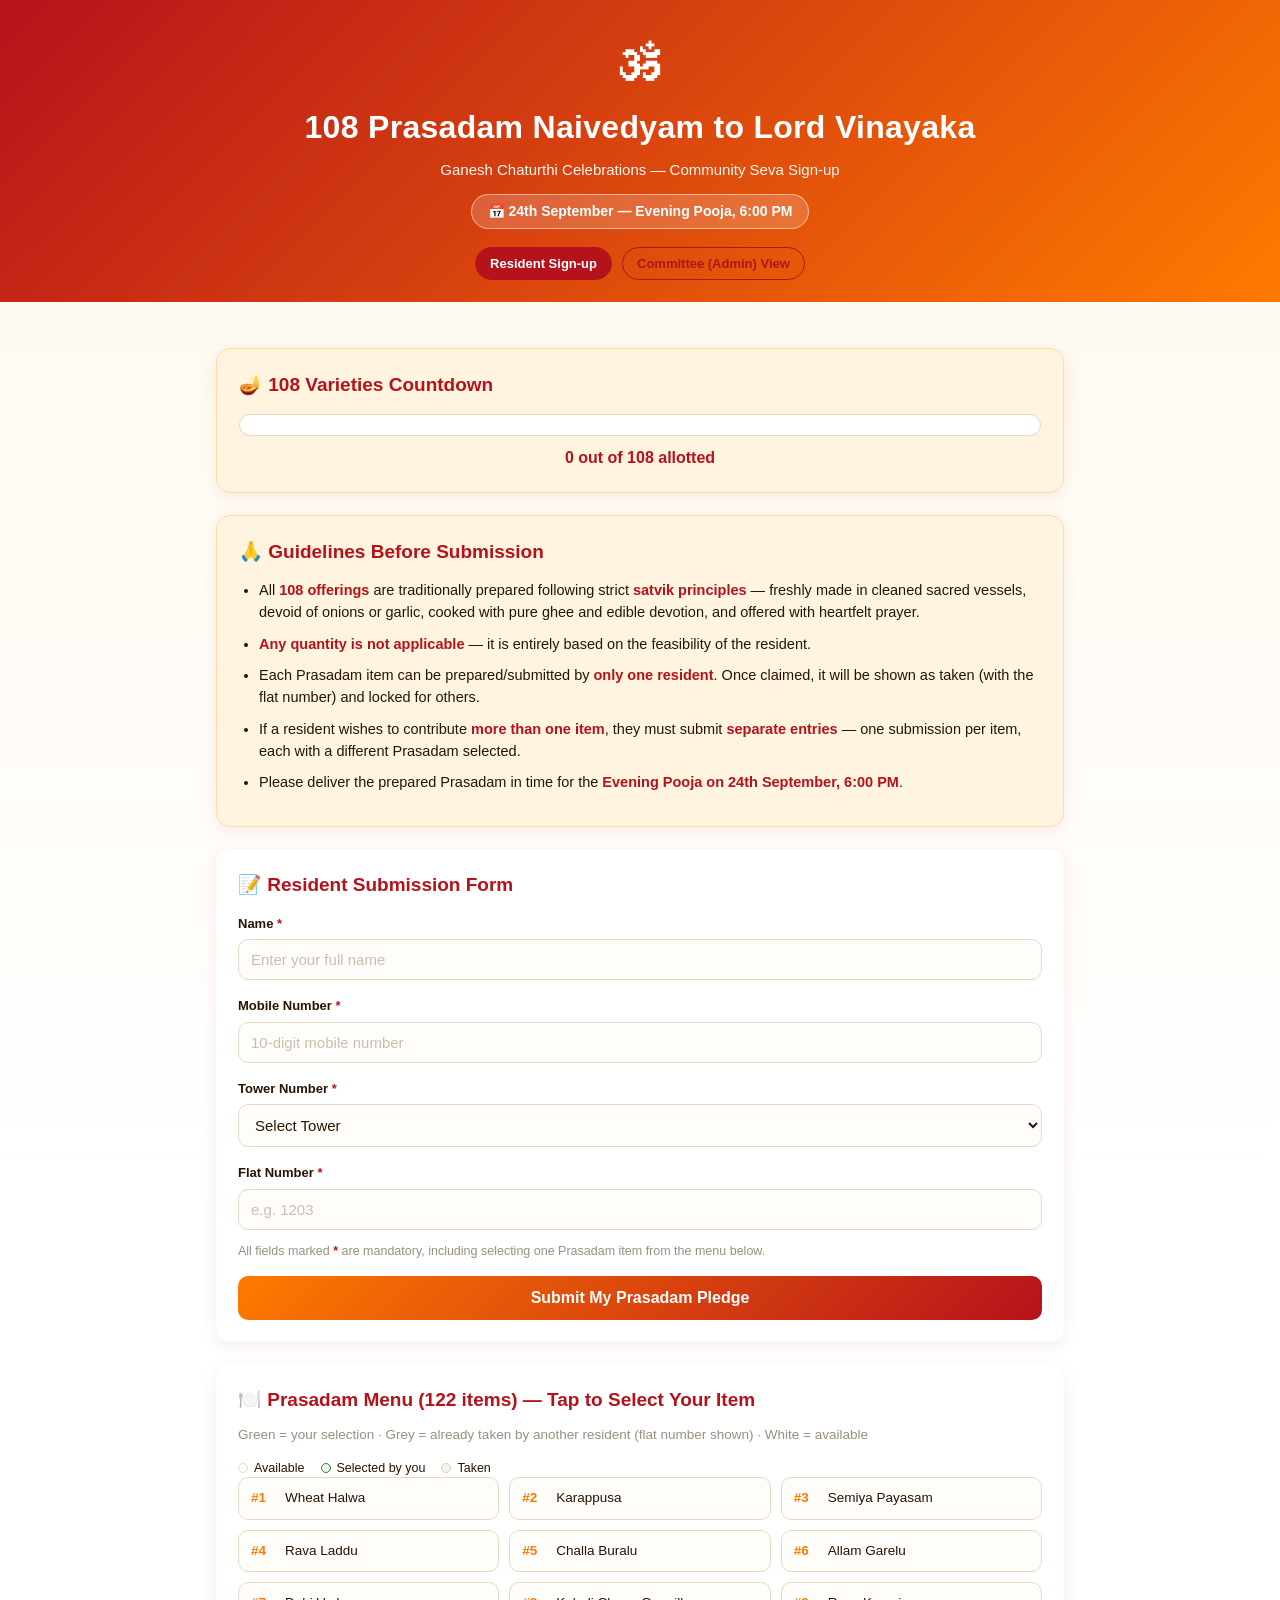
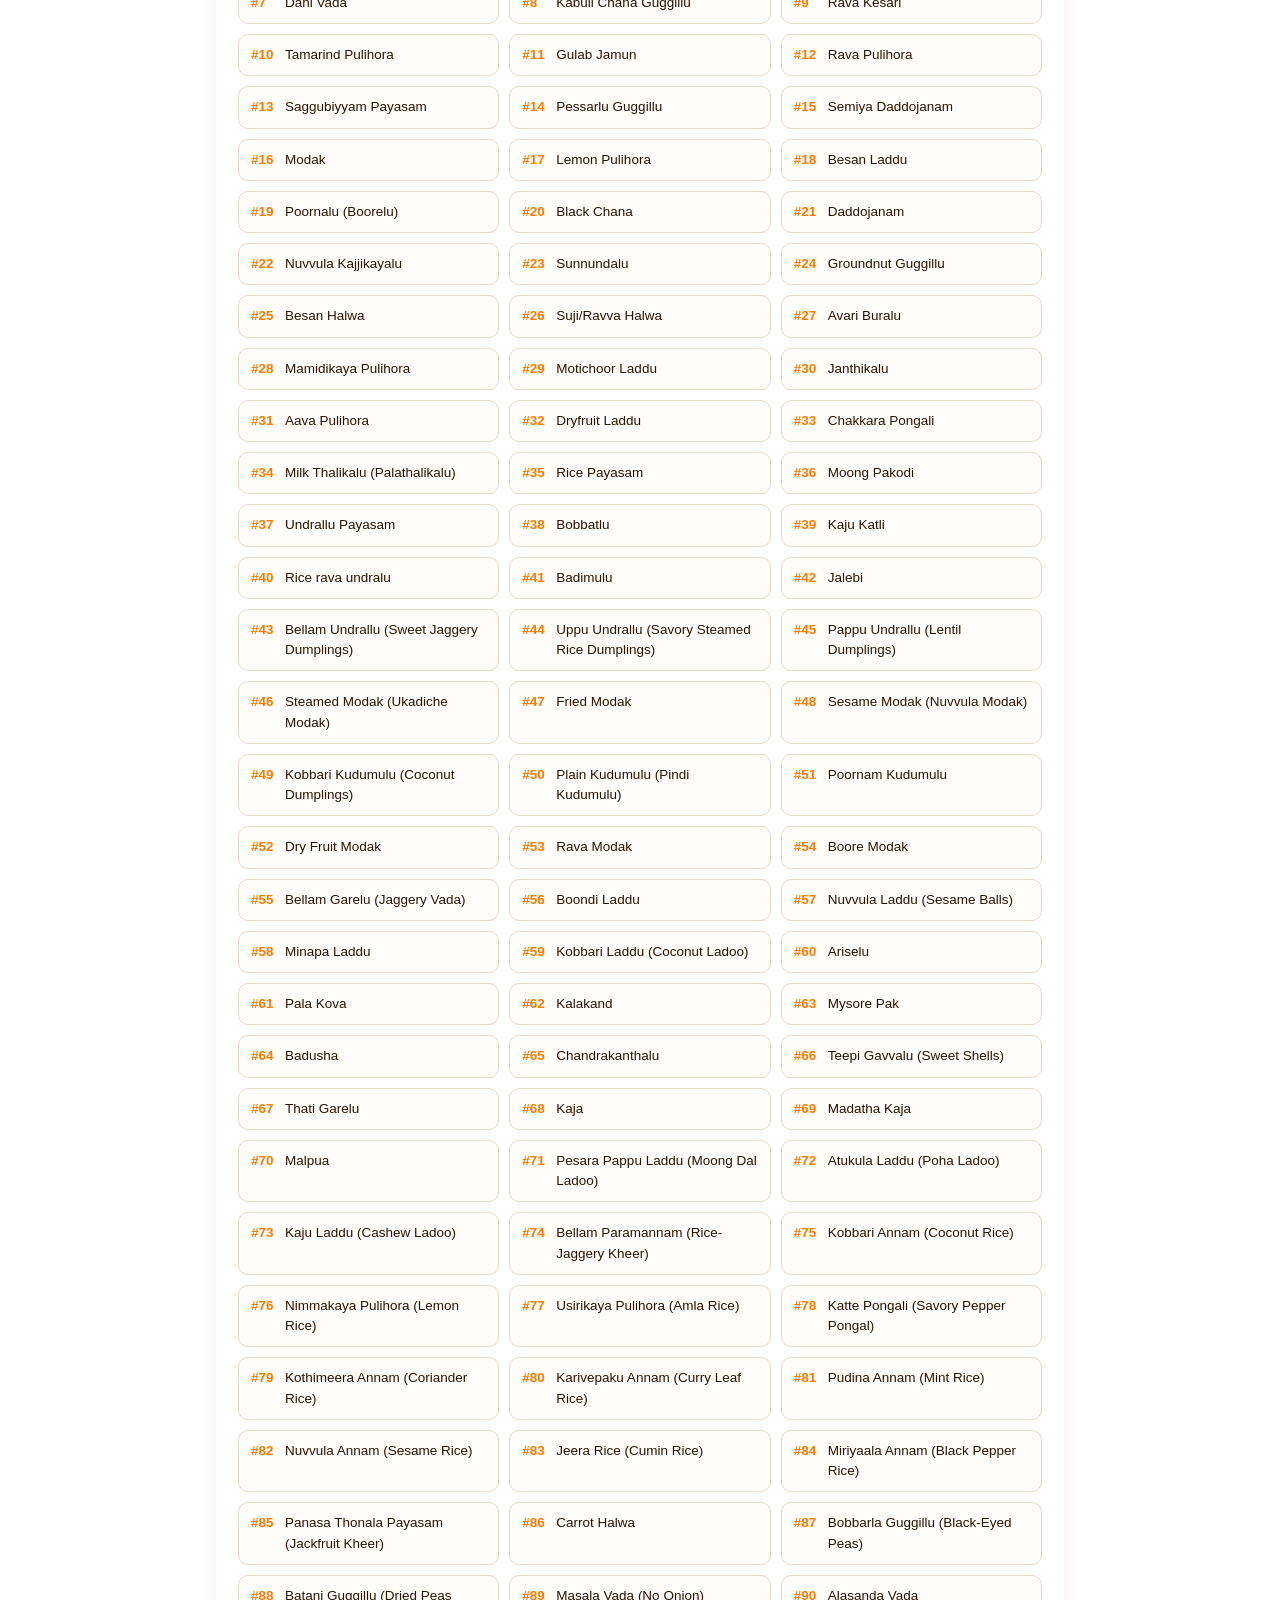
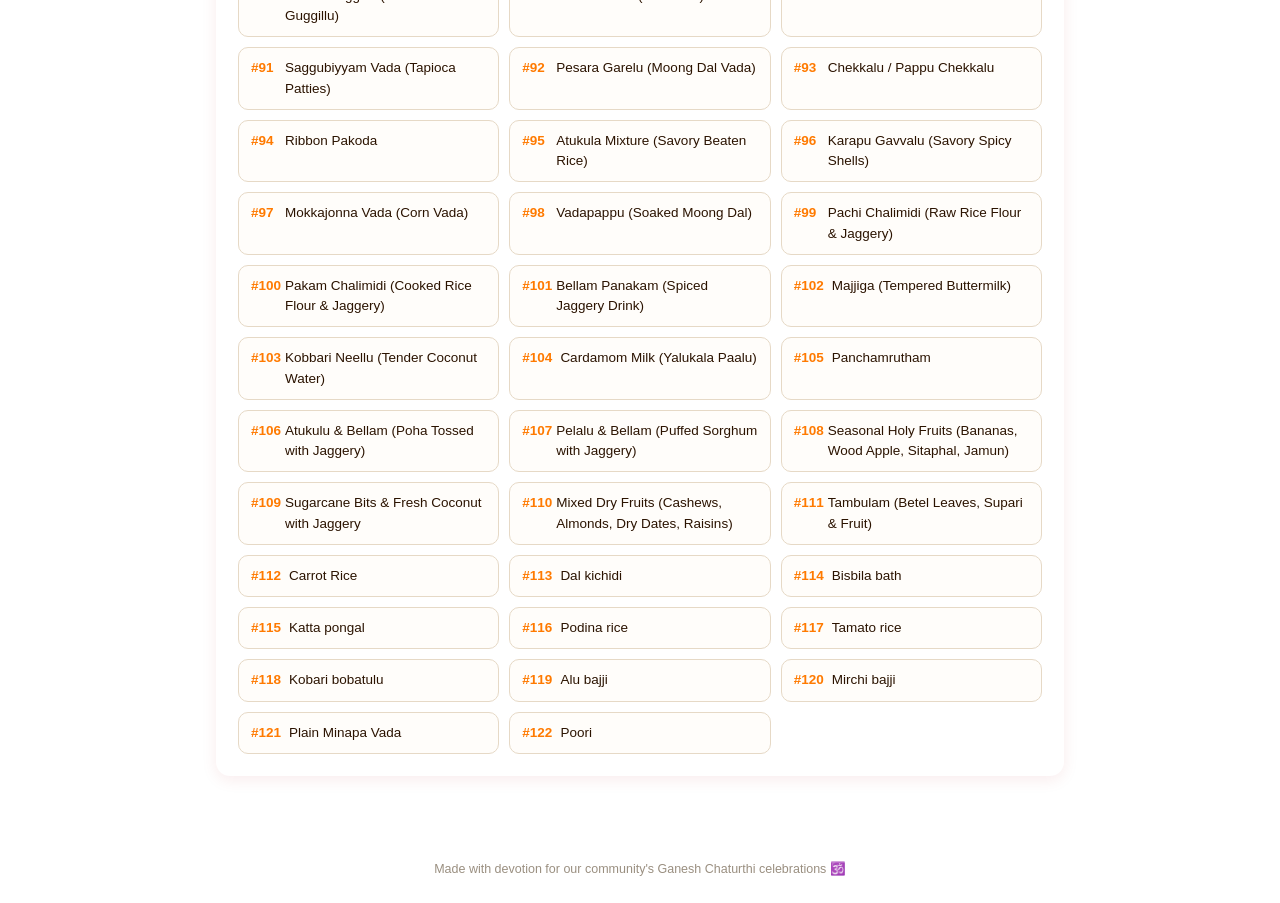
==== index.html @ 6ea73fd0 "Add files via upload" ====
<!DOCTYPE html>
<html lang="en">
<head>
<meta charset="UTF-8" />
<meta name="viewport" content="width=device-width, initial-scale=1.0" />
<title>108 Prasadam Naivedyam to Lord Vinayaka</title>
<link rel="stylesheet" href="assets/style.css" />
</head>
<body>

<div class="top-banner">
  <h1>108 Prasadam Naivedyam to Lord Vinayaka</h1>
  <p>Ganesh Chaturthi Celebrations &mdash; Community Seva Sign-up</p>
  <div class="event-date">📅 24th September &mdash; Evening Pooja, 6:00 PM</div>
  <div class="nav-links">
    <a href="index.html" class="active">Resident Sign-up</a>
    <a href="admin.html">Committee (Admin) View</a>
  </div>
</div>

<div class="container">

  <div class="card countdown-card">
    <h2>🪔 108 Varieties Countdown</h2>
    <div class="countdown-bar-track">
      <div class="countdown-bar-fill" id="countdownBarFill"></div>
    </div>
    <div class="countdown-label" id="countdownCount">0 out of 108 allotted</div>
  </div>

  <div class="card guidelines">
    <h2>🙏 Guidelines Before Submission</h2>
    <ul>
      <li>All <span class="highlight">108 offerings</span> are traditionally prepared following strict <span class="highlight">satvik principles</span> — freshly made in cleaned sacred vessels, devoid of onions or garlic, cooked with pure ghee and edible devotion, and offered with heartfelt prayer.</li>
      <li><span class="highlight">Any quantity is not applicable</span> — it is entirely based on the feasibility of the resident.</li>
      <li>Each Prasadam item can be prepared/submitted by <span class="highlight">only one resident</span>. Once claimed, it will be shown as taken (with the flat number) and locked for others.</li>
      <li>If a resident wishes to contribute <span class="highlight">more than one item</span>, they must submit <span class="highlight">separate entries</span> — one submission per item, each with a different Prasadam selected.</li>
      <li>Please deliver the prepared Prasadam in time for the <span class="highlight">Evening Pooja on 24th September, 6:00 PM</span>.</li>
    </ul>
  </div>

  <div class="card">
    <h2>📝 Resident Submission Form</h2>
    <div id="selectedBanner" class="selected-item-banner"></div>
    <form id="submissionForm">
      <div class="field">
        <label for="name">Name <span class="required-star">*</span></label>
        <input type="text" id="name" name="name" placeholder="Enter your full name" required />
      </div>
      <div class="field">
        <label for="mobile">Mobile Number <span class="required-star">*</span></label>
        <input type="tel" id="mobile" name="mobile" placeholder="10-digit mobile number" maxlength="10" required />
      </div>
      <div class="field">
        <label for="tower">Tower Number <span class="required-star">*</span></label>
        <select id="tower" name="tower" required>
          <option value="" disabled selected>Select Tower</option>
          <option value="T1">T1</option>
          <option value="T2">T2</option>
          <option value="T3">T3</option>
          <option value="T4">T4</option>
          <option value="T5">T5</option>
        </select>
      </div>
      <div class="field">
        <label for="flat">Flat Number <span class="required-star">*</span></label>
        <input type="text" id="flat" name="flat" placeholder="e.g. 1203" required />
      </div>
      <p class="required-note">All fields marked <span class="required-star">*</span> are mandatory, including selecting one Prasadam item from the menu below.</p>
      <button type="submit" class="submit-btn" id="submitBtn">Submit My Prasadam Pledge</button>
      <div id="statusMsg" class="status-msg"></div>
    </form>
  </div>

  <div class="card">
    <h2>🍽️ Prasadam Menu (122 items) &mdash; Tap to Select Your Item</h2>
    <p style="font-size:13.5px;color:var(--muted);margin-top:-4px;">
      Green = your selection · Grey = already taken by another resident (flat number shown) · White = available
    </p>
    <div class="legend">
      <span><span class="dot available"></span>Available</span>
      <span><span class="dot selected"></span>Selected by you</span>
      <span><span class="dot taken"></span>Taken</span>
    </div>
    <div id="menuContainer"></div>
  </div>

</div>

<footer>Made with devotion for our community's Ganesh Chaturthi celebrations 🕉️</footer>

<script src="assets/prasadam-data.js"></script>
<script src="assets/config.js"></script>
<script src="assets/app.js"></script>
</body>
</html>
---- assets/style.css ----
:root {
  --saffron: #ff7a00;
  --deep-red: #b5121b;
  --gold: #d4a017;
  --cream: #fff8ec;
  --ink: #2b1300;
  --muted: #9a8f80;
  --green: #2e7d32;
  --card: #ffffff;
  --radius: 14px;
  --shadow: 0 4px 16px rgba(181, 18, 27, 0.08);
}

* { box-sizing: border-box; }

body {
  margin: 0;
  font-family: "Segoe UI", "Helvetica Neue", Arial, sans-serif;
  background: linear-gradient(180deg, var(--cream) 0%, #fff 30%);
  color: var(--ink);
  line-height: 1.5;
}

.top-banner {
  background: linear-gradient(135deg, var(--deep-red), var(--saffron));
  color: #fff;
  text-align: center;
  padding: 28px 16px 22px;
  position: relative;
  overflow: hidden;
}
.top-banner::before {
  content: "🕉";
  font-size: 46px;
  display: block;
  margin-bottom: 6px;
}
.top-banner h1 {
  margin: 0;
  font-size: clamp(20px, 4vw, 32px);
  font-weight: 700;
  letter-spacing: 0.3px;
}
.top-banner p {
  margin: 8px 0 0;
  font-size: 15px;
  opacity: 0.95;
}
.top-banner .event-date {
  display: inline-block;
  margin-top: 12px;
  background: rgba(255,255,255,0.18);
  border: 1px solid rgba(255,255,255,0.5);
  padding: 6px 16px;
  border-radius: 999px;
  font-size: 14px;
  font-weight: 600;
}

.container {
  max-width: 880px;
  margin: 0 auto;
  padding: 24px 16px 60px;
}

.nav-links {
  display: flex;
  justify-content: center;
  gap: 10px;
  margin: 18px 0 0;
}
.nav-links a {
  text-decoration: none;
  color: var(--deep-red);
  font-weight: 600;
  font-size: 13px;
  border: 1px solid var(--deep-red);
  padding: 6px 14px;
  border-radius: 999px;
  transition: 0.2s;
}
.nav-links a:hover, .nav-links a.active {
  background: var(--deep-red);
  color: #fff;
}

.card {
  background: var(--card);
  border-radius: var(--radius);
  box-shadow: var(--shadow);
  padding: 22px;
  margin-top: 22px;
}

.card h2 {
  margin: 0 0 14px;
  font-size: 19px;
  color: var(--deep-red);
  display: flex;
  align-items: center;
  gap: 8px;
}

.guidelines {
  background: #fff4e0;
  border: 1px solid #ffdca0;
}
.guidelines ul {
  margin: 0;
  padding-left: 20px;
}
.guidelines li {
  margin-bottom: 10px;
  font-size: 14.5px;
}
.guidelines .highlight {
  color: var(--deep-red);
  font-weight: 700;
}

form .field {
  margin-bottom: 16px;
}
label {
  display: block;
  font-size: 13px;
  font-weight: 700;
  color: var(--ink);
  margin-bottom: 6px;
}
.required-star {
  color: var(--deep-red);
  font-weight: 800;
}
.required-note {
  font-size: 12.5px;
  color: var(--muted);
  margin: -4px 0 16px;
}
input[type="text"], input[type="tel"], select {
  width: 100%;
  padding: 11px 12px;
  border: 1.5px solid #e6d9c6;
  border-radius: 10px;
  font-size: 15px;
  color: var(--ink);
  background: #fffdfa;
  transition: border-color 0.15s;
}
input[type="text"]::placeholder, input[type="tel"]::placeholder {
  color: #c9bfae;
  font-weight: 400;
}
input:focus, select:focus {
  outline: none;
  border-color: var(--saffron);
}

.selected-item-banner {
  background: #eef7ee;
  border: 1.5px dashed var(--green);
  border-radius: 10px;
  padding: 10px 14px;
  font-size: 14px;
  color: var(--green);
  font-weight: 600;
  margin-bottom: 16px;
  display: none;
}
.selected-item-banner.show { display: block; }

.submit-btn {
  width: 100%;
  padding: 13px;
  background: linear-gradient(135deg, var(--saffron), var(--deep-red));
  color: #fff;
  border: none;
  border-radius: 10px;
  font-size: 16px;
  font-weight: 700;
  cursor: pointer;
  transition: transform 0.1s, opacity 0.2s;
}
.submit-btn:hover { opacity: 0.92; }
.submit-btn:active { transform: scale(0.99); }
.submit-btn:disabled { opacity: 0.5; cursor: not-allowed; }

.status-msg {
  margin-top: 12px;
  padding: 10px 14px;
  border-radius: 10px;
  font-size: 14px;
  font-weight: 600;
  display: none;
}
.status-msg.error { display: block; background: #fdecec; color: var(--deep-red); border: 1px solid #f5b8ba; }
.status-msg.success { display: block; background: #eaf7ea; color: var(--green); border: 1px solid #b9e3b9; }

.menu-category {
  margin-top: 18px;
}
.menu-category h3 {
  font-size: 14.5px;
  color: var(--gold);
  border-bottom: 2px solid #f3e3c4;
  padding-bottom: 6px;
  margin: 0 0 10px;
}
.menu-grid {
  display: grid;
  grid-template-columns: repeat(auto-fill, minmax(220px, 1fr));
  gap: 10px;
}

.countdown-card {
  background: #fff4e0;
  border: 1px solid #ffdca0;
  text-align: center;
}
.countdown-bar-track {
  width: 100%;
  height: 22px;
  background: #fff;
  border: 1.5px solid #e6d9c6;
  border-radius: 999px;
  overflow: hidden;
  margin-top: 4px;
}
.countdown-bar-fill {
  height: 100%;
  width: 0%;
  background: linear-gradient(135deg, var(--saffron), var(--deep-red));
  border-radius: 999px;
  transition: width 0.4s ease;
}
.countdown-label {
  margin-top: 10px;
  font-size: 16px;
  font-weight: 800;
  color: var(--deep-red);
}
.menu-item {
  border: 1.5px solid #e6d9c6;
  border-radius: 10px;
  padding: 10px 12px;
  font-size: 13.5px;
  display: flex;
  align-items: flex-start;
  gap: 8px;
  cursor: pointer;
  background: #fffdfa;
  transition: 0.15s;
}
.menu-item .num {
  font-weight: 700;
  color: var(--saffron);
  min-width: 26px;
}
.menu-item:hover {
  border-color: var(--saffron);
  background: #fff6ea;
}
.menu-item.selected {
  border-color: var(--green);
  background: #eef7ee;
}
.menu-item.selected .num { color: var(--green); }
.menu-item.taken {
  background: #f7f1ea;
  color: var(--muted);
  cursor: not-allowed;
}
.menu-item.taken .num { color: var(--muted); }
.menu-item .taken-flat {
  font-size: 11.5px;
  color: var(--deep-red);
  font-weight: 700;
  margin-left: auto;
  white-space: nowrap;
}

.legend {
  display: flex;
  gap: 16px;
  font-size: 12.5px;
  margin-top: 12px;
  flex-wrap: wrap;
}
.legend span {
  display: inline-flex;
  align-items: center;
  gap: 6px;
}
.legend .dot {
  width: 10px; height: 10px; border-radius: 50%;
}
.dot.available { background: #fffdfa; border: 1.5px solid #e6d9c6; }
.dot.taken { background: #f7f1ea; border: 1.5px solid #d8cdbe; }
.dot.selected { background: #eef7ee; border: 1.5px solid var(--green); }

footer {
  text-align: center;
  padding: 24px;
  font-size: 12.5px;
  color: var(--muted);
}

/* Admin page */
.admin-login {
  max-width: 380px;
  margin: 60px auto;
}
.admin-table-wrap {
  overflow-x: auto;
}
table.admin-table {
  width: 100%;
  border-collapse: collapse;
  font-size: 13.5px;
}
table.admin-table th, table.admin-table td {
  border: 1px solid #eee2cf;
  padding: 8px 10px;
  text-align: left;
}
table.admin-table th {
  background: #fff4e0;
  color: var(--deep-red);
}
table.admin-table tr:nth-child(even) { background: #fffaf1; }

.stat-row {
  display: flex;
  gap: 12px;
  flex-wrap: wrap;
  margin-bottom: 16px;
}
.stat-box {
  flex: 1;
  min-width: 130px;
  background: #fff4e0;
  border-radius: 10px;
  padding: 12px 16px;
  text-align: center;
}
.stat-box .num { font-size: 24px; font-weight: 800; color: var(--deep-red); }
.stat-box .label { font-size: 12px; color: var(--muted); }

.search-box {
  margin-bottom: 12px;
}

.refresh-btn {
  background: #fff;
  border: 1.5px solid var(--deep-red);
  color: var(--deep-red);
  padding: 8px 16px;
  border-radius: 8px;
  font-weight: 700;
  font-size: 13px;
  cursor: pointer;
  margin-bottom: 12px;
}
.refresh-btn:hover { background: #fff4e0; }
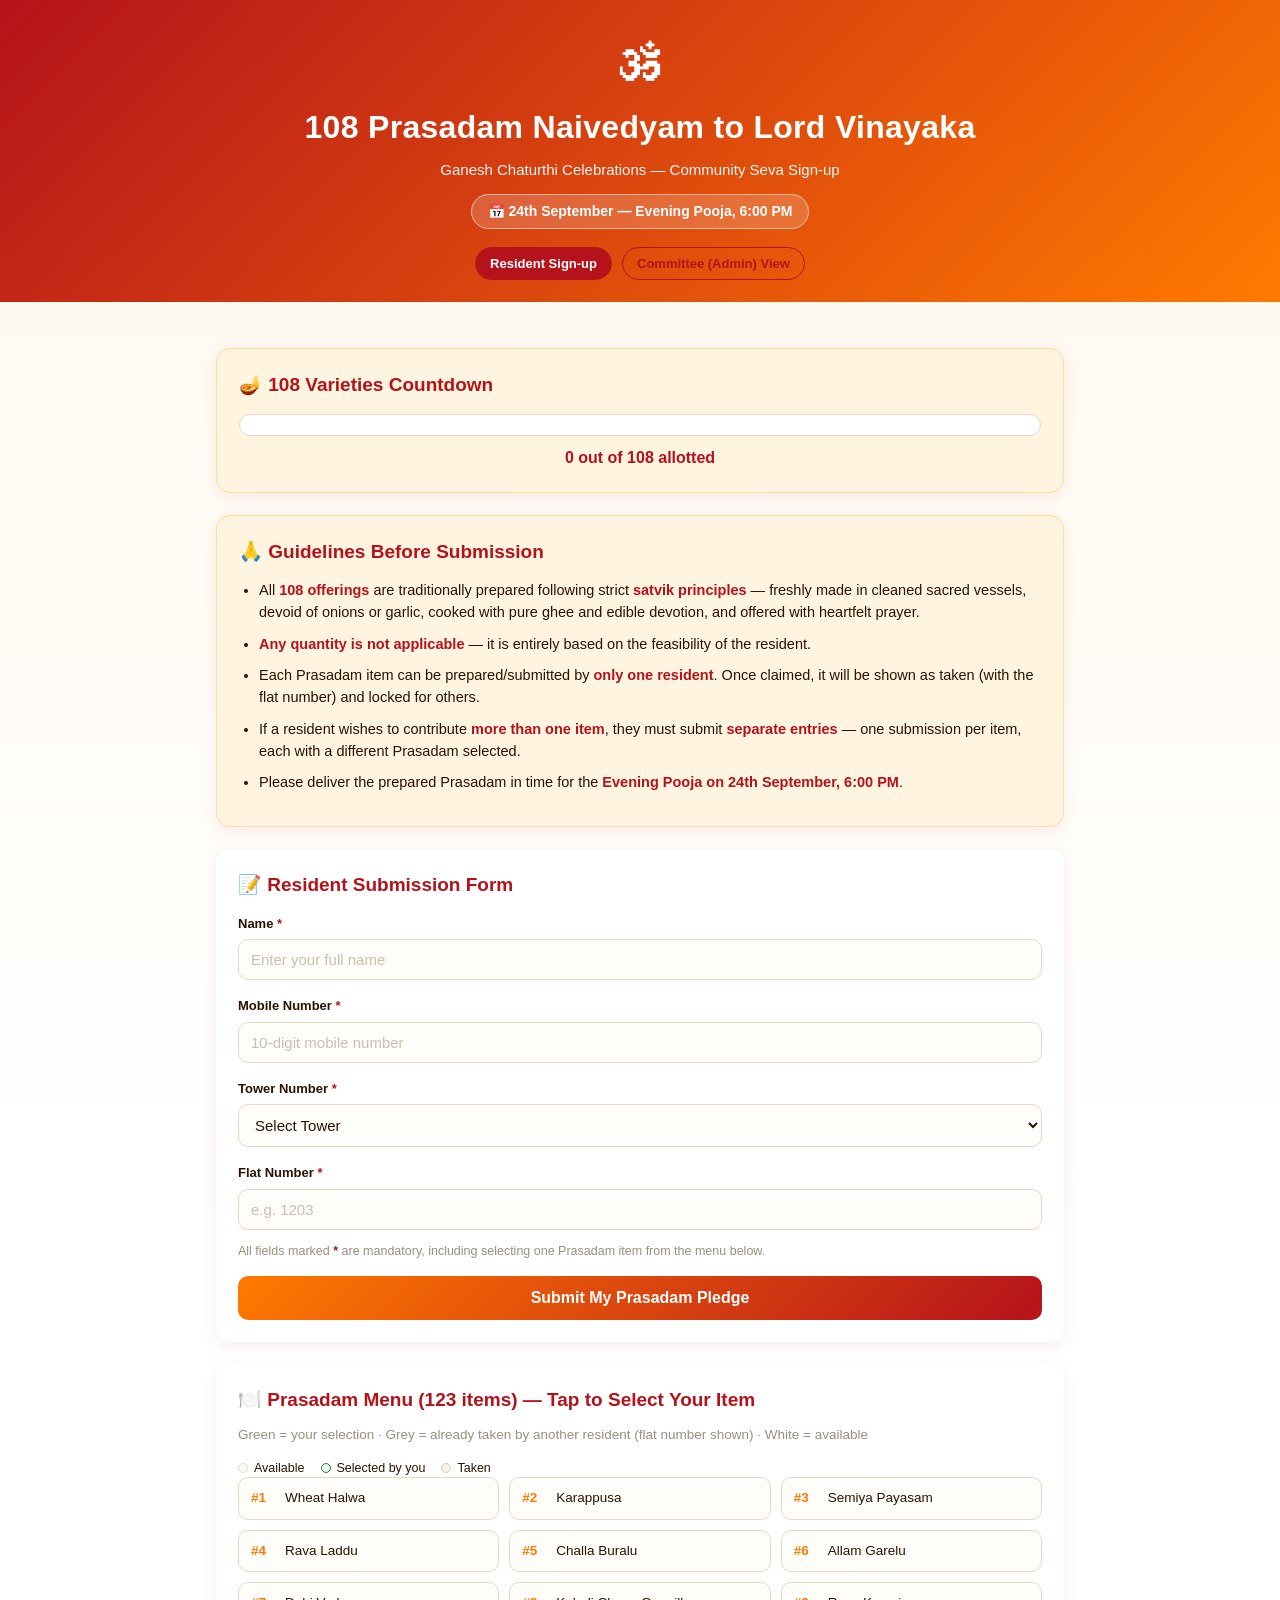
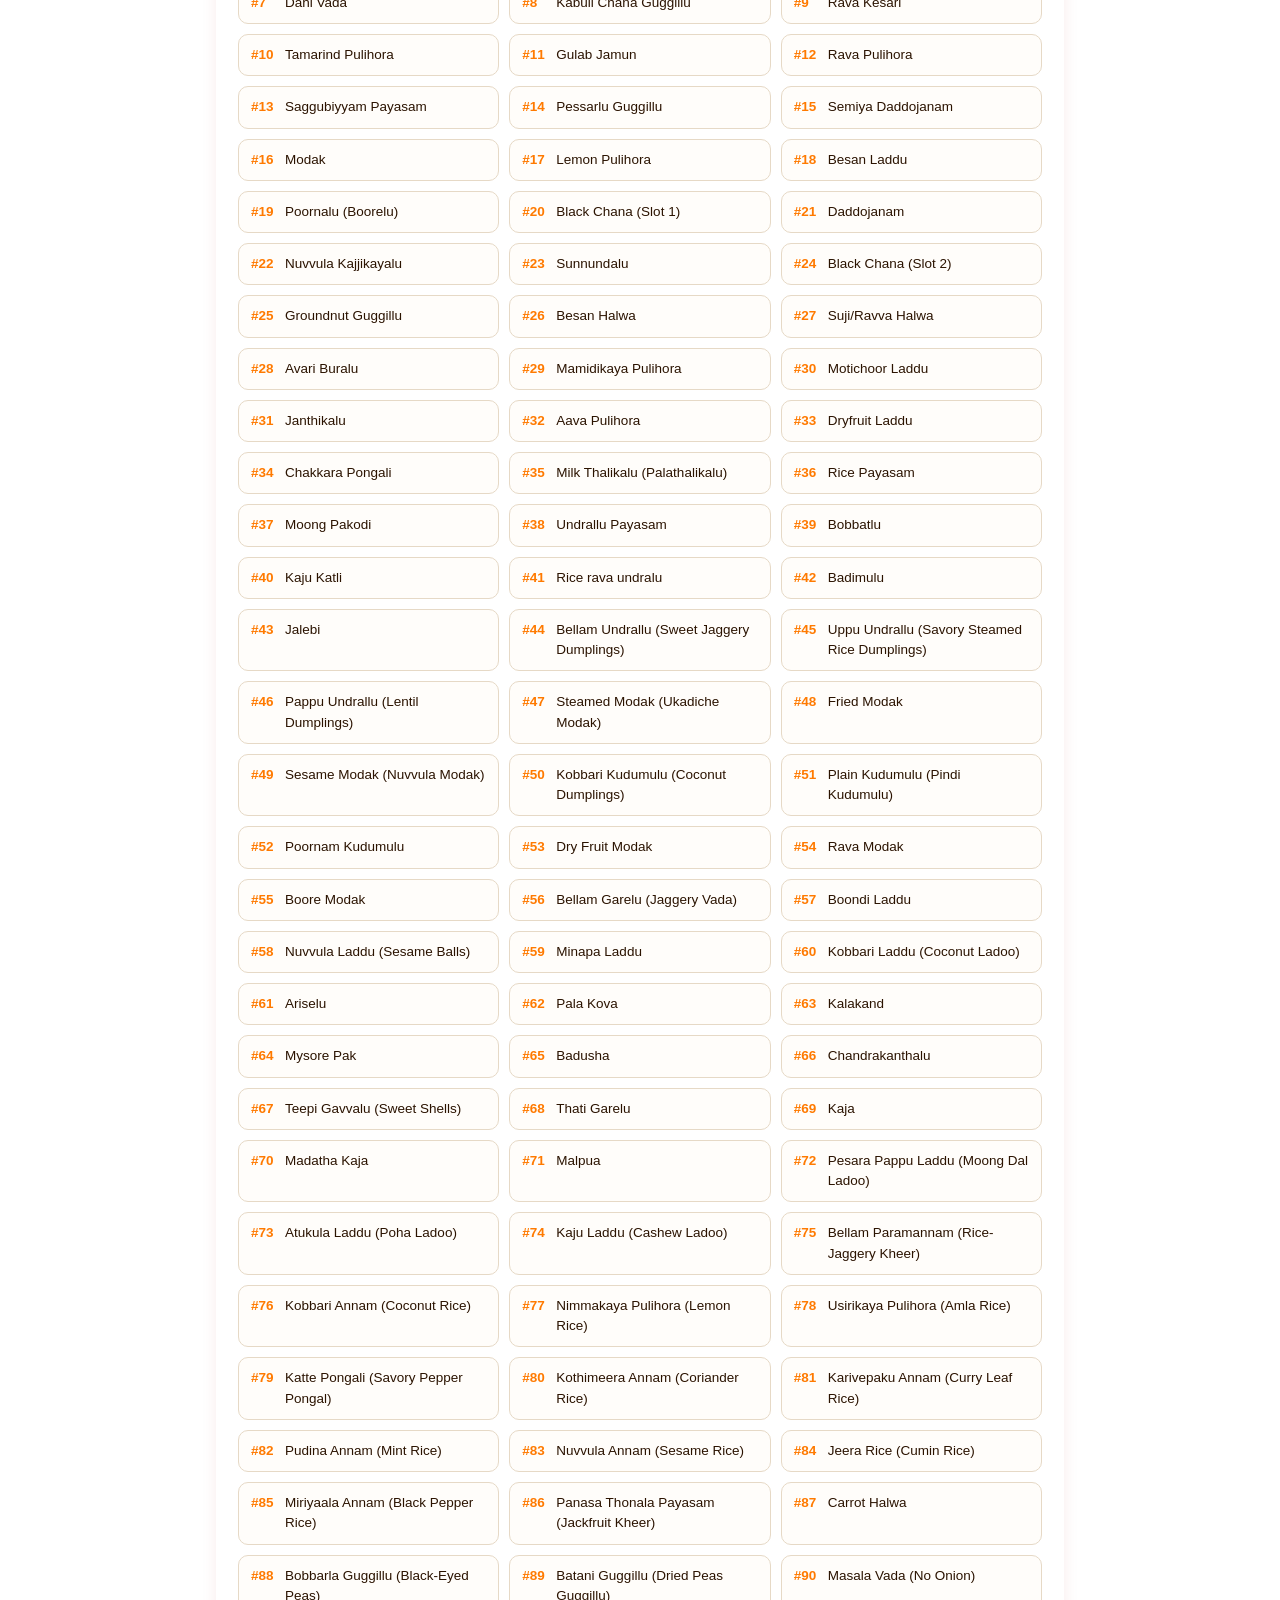
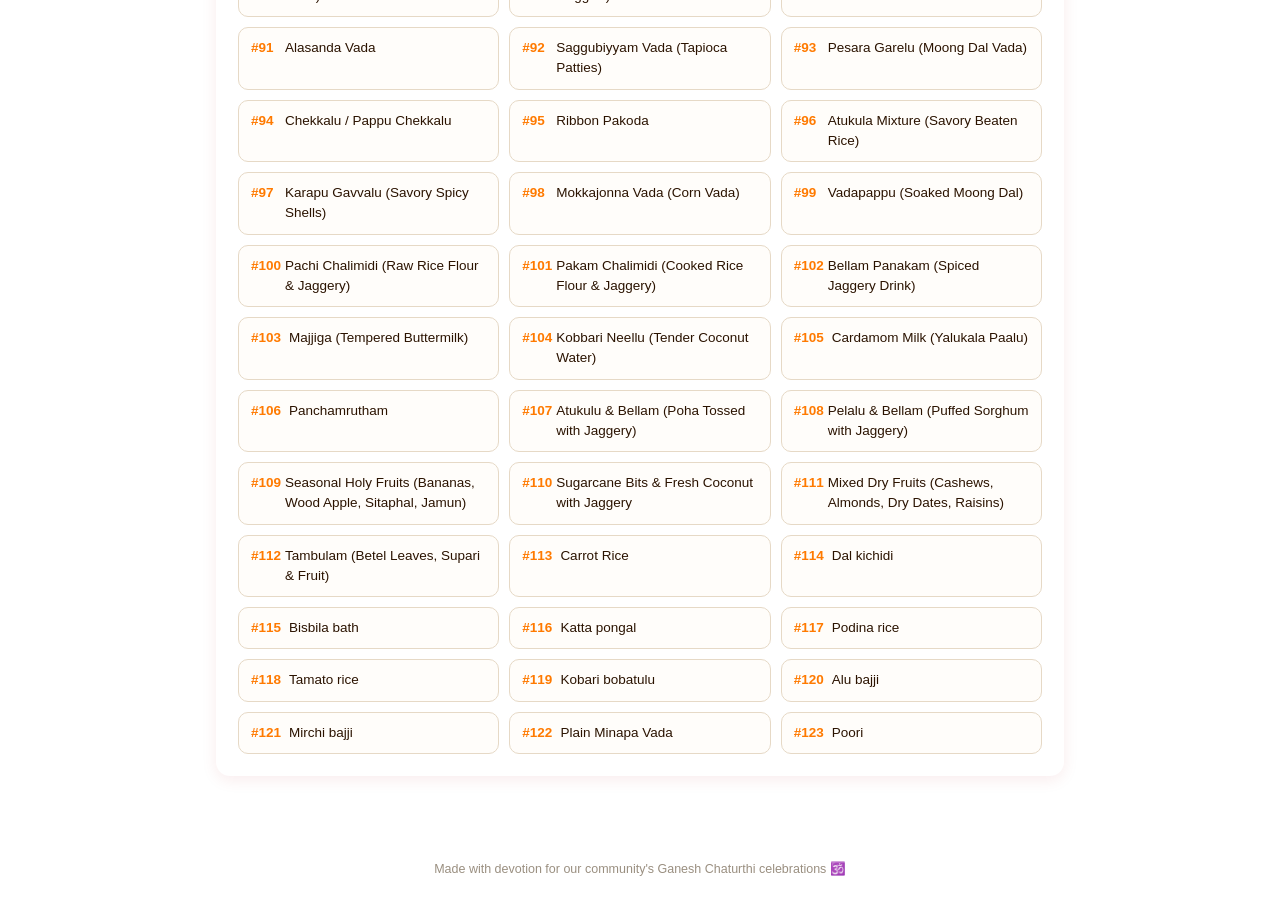
==== commit 72953609: "Add files via upload" ====
--- a/index.html
+++ b/index.html
@@ -73,7 +73,7 @@
   </div>
 
   <div class="card">
-    <h2>🍽️ Prasadam Menu (122 items) &mdash; Tap to Select Your Item</h2>
+    <h2 id="menuHeading">🍽️ Prasadam Menu &mdash; Tap to Select Your Item</h2>
     <p style="font-size:13.5px;color:var(--muted);margin-top:-4px;">
       Green = your selection · Grey = already taken by another resident (flat number shown) · White = available
     </p>
